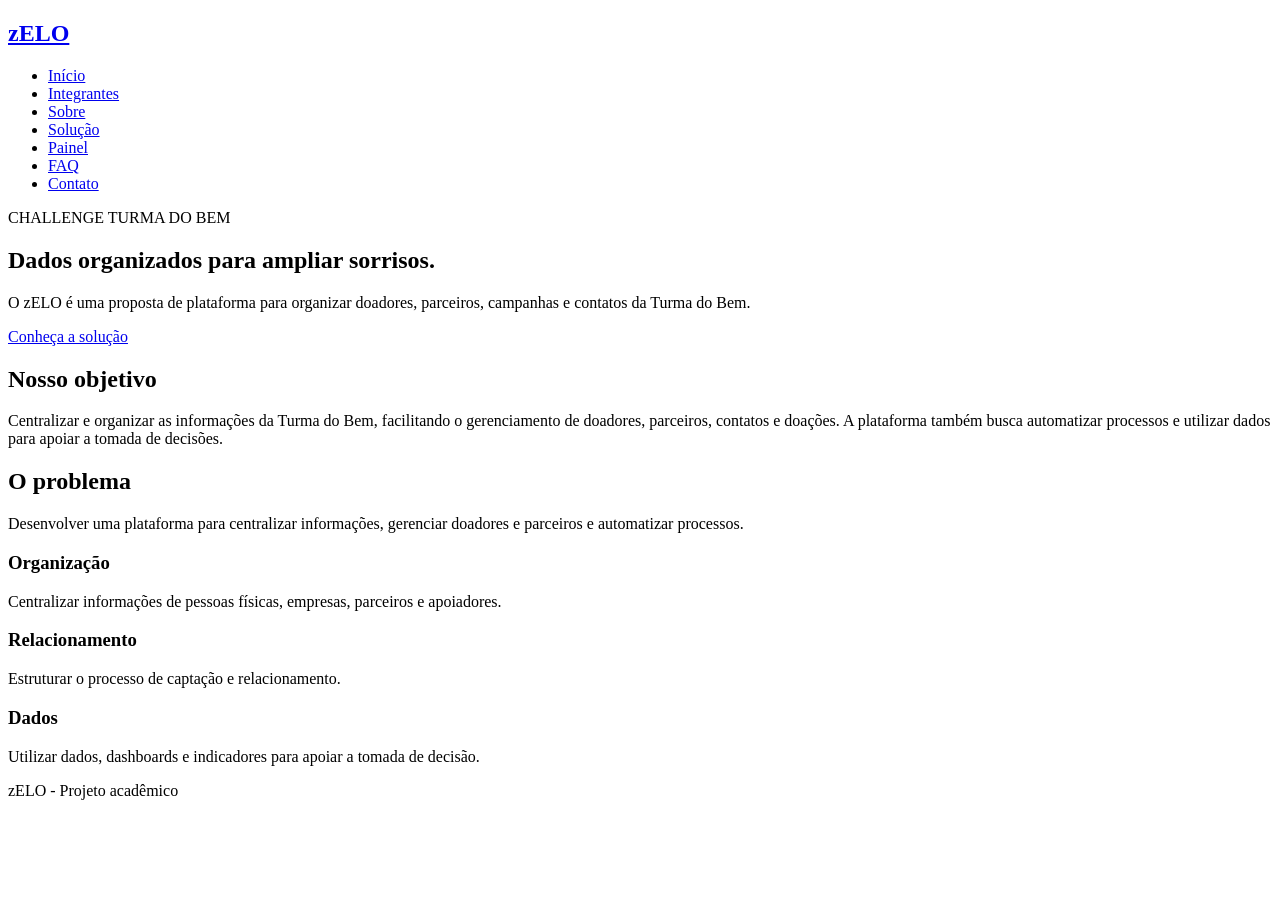
==== index.html @ 0148deee "adicionando pagina inicial" ====
<!DOCTYPE html>
<html lang="pt-BR">
<head>
  <meta charset="UTF-8">
  <meta name="viewport" content="width=device-width, initial-scale=1.0">
  <title>zELO | Início</title>
  <link rel="stylesheet" href="css/style.css">
</head>
<body>
<header>
  <nav>
    <h2><a href="index.html">zELO</a></h2>
    <ul>
      <li><a class="ativo" href="index.html">Início</a></li>
      <li><a class="" href="integrantes.html">Integrantes</a></li>
      <li><a class="" href="sobre.html">Sobre</a></li>
      <li><a class="" href="solucao.html">Solução</a></li>
      <li><a class="" href="painel.html">Painel</a></li>
      <li><a class="" href="faq.html">FAQ</a></li>
      <li><a class="" href="contato.html">Contato</a></li>
    </ul>
  </nav>
</header>
<main>
<section class="inicio">
  <div>
    <p class="destaque">CHALLENGE TURMA DO BEM</p>
    <h1>Dados organizados para ampliar sorrisos.</h1>
    <p>O zELO é uma proposta de plataforma para organizar doadores, parceiros, campanhas e contatos da Turma do Bem.</p>
    <a class="botao" href="solucao.html">Conheça a solução</a>
  </div>
  <div class="caixa">
    <h2>Nosso objetivo</h2>
    <p>Centralizar e organizar as informações da Turma do Bem, facilitando o gerenciamento de doadores, parceiros, contatos e doações. A plataforma também busca automatizar processos e utilizar dados para apoiar a tomada de decisões.</p>
    
  </div>
</section>
<section class="secao">
  <h2>O problema</h2>
  <p>Desenvolver uma plataforma para centralizar informações, gerenciar doadores e parceiros e automatizar processos.</p>
  <div class="cards">
    <article><h3>Organização</h3><p>Centralizar informações de pessoas físicas, empresas, parceiros e apoiadores.</p></article>
    <article><h3>Relacionamento</h3><p>Estruturar o processo de captação e relacionamento.</p></article>
    <article><h3>Dados</h3><p>Utilizar dados, dashboards e indicadores para apoiar a tomada de decisão.</p></article>
  </div>
</section>
</main>
<footer><p> zELO  - Projeto acadêmico </p></footer>
</body>
</html>
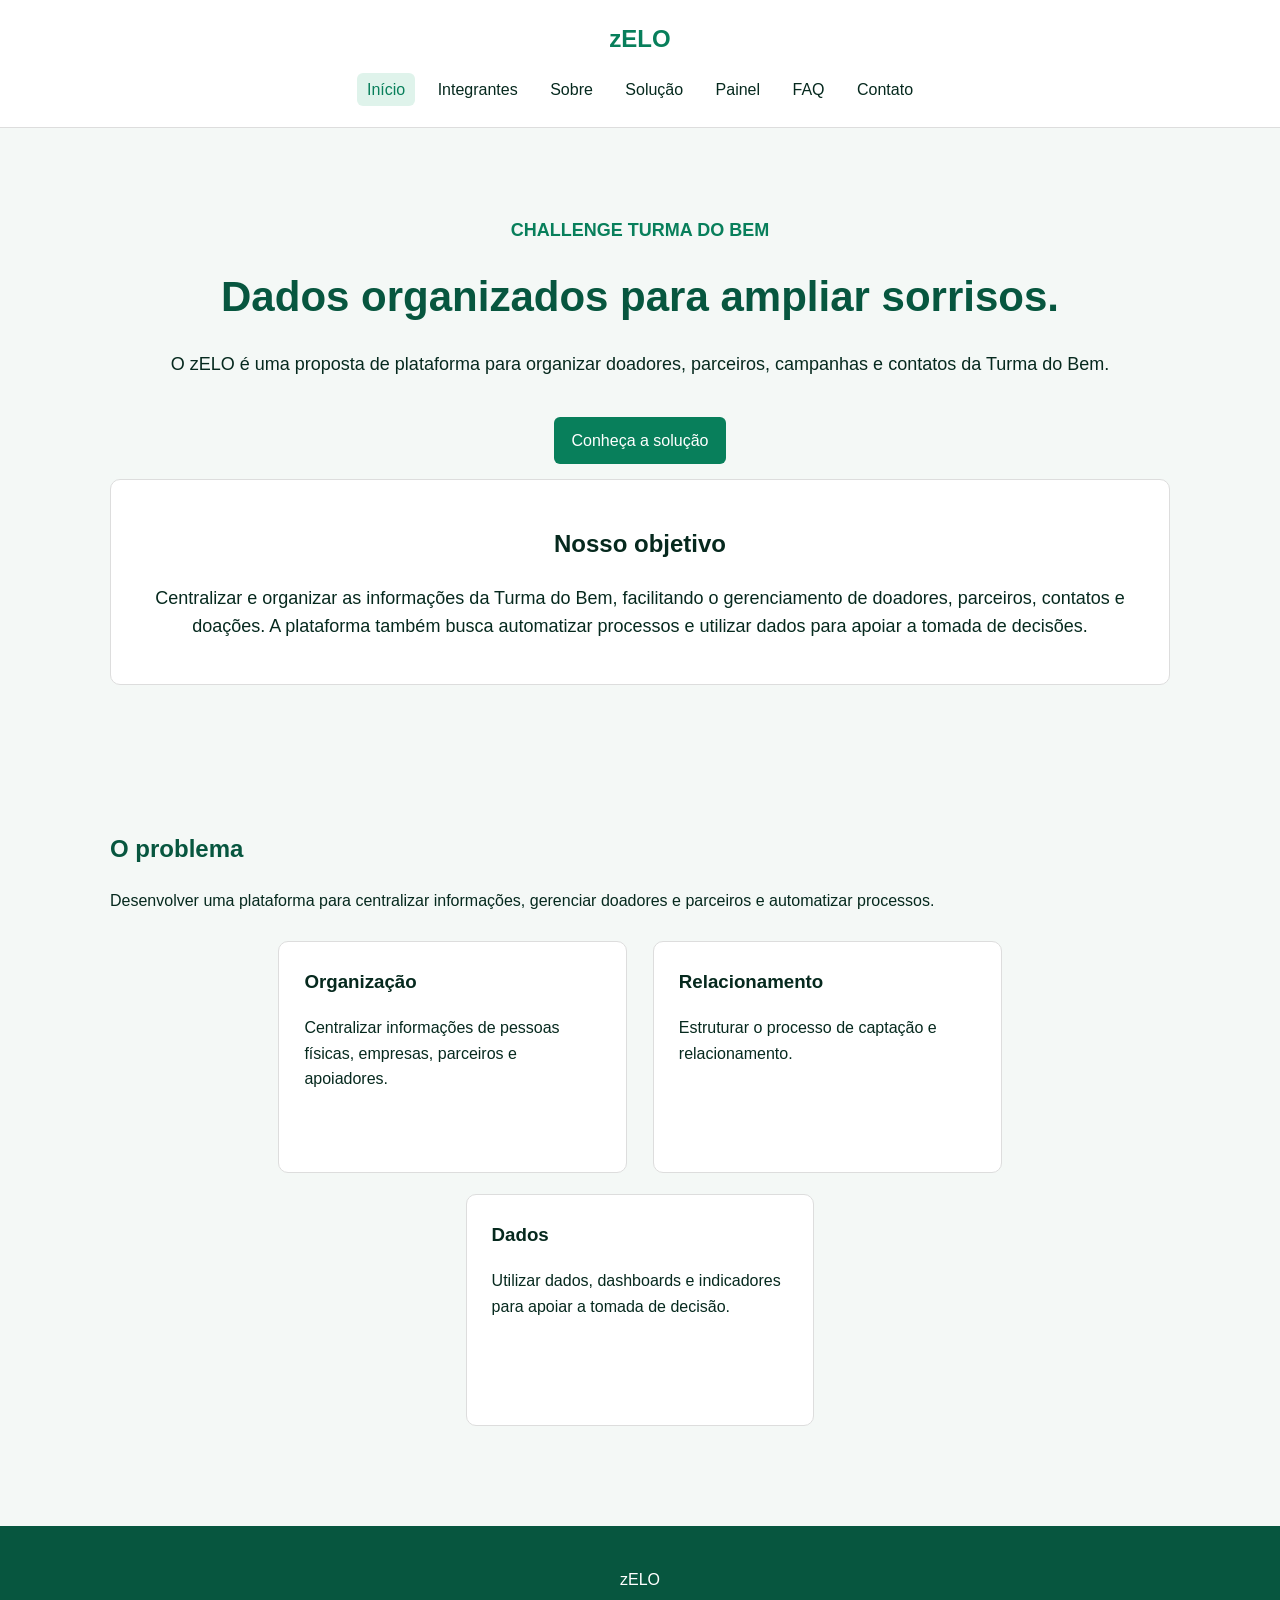
==== commit 12aa76f0: "Modificação footer" ====
--- a/index.html
+++ b/index.html
@@ -45,6 +45,6 @@
   </div>
 </section>
 </main>
-<footer><p> zELO  - Projeto acadêmico </p></footer>
+<footer><p>zELO</p></footer>
 </body>
 </html>
--- a/css/style.css
+++ b/css/style.css
@@ -0,0 +1,280 @@
+
+
+body {
+    margin: 0;
+    font-family: Arial, sans-serif;
+    background: #f4f8f6;
+    color: #06291e;
+    line-height: 1.6;
+}
+
+a {
+    text-decoration: none;
+    color: inherit;
+}
+
+header {
+    background: white;
+    border-bottom: 1px solid #ddd;
+    text-align: center;
+    padding: 15px;
+}
+
+nav h2 {
+    margin: 5px;
+    color: #087f5b;
+}
+
+nav ul {
+    list-style: none;
+    padding: 0;
+    margin: 15px 0 5px;
+}
+
+nav li {
+    display: inline-block;
+    margin: 4px;
+}
+
+nav li a {
+    padding: 8px 10px;
+}
+
+nav li a:hover,
+nav li a.ativo {
+    background: #dff3eb;
+    color: #087f5b;
+    border-radius: 6px;
+}
+
+main {
+    width: 90%;
+    max-width: 1100px;
+    margin: auto;
+}
+
+.inicio {
+    padding: 70px 20px;
+    text-align: center;
+}
+
+.inicio h1,
+.topo h1 {
+    font-size: 42px;
+    margin: 10px 0 20px;
+    color: #07563f;
+}
+
+.inicio p {
+    font-size: 18px;
+}
+
+.destaque {
+    color: #087f5b;
+    font-weight: bold;
+    font-size: 14px;
+}
+
+.botao {
+    display: inline-block;
+    margin-top: 20px;
+    background: #087f5b;
+    color: white;
+    padding: 11px 18px;
+    border-radius: 6px;
+    border: 0;
+    cursor: pointer;
+}
+
+.botao:hover {
+    background: #07563f;
+}
+
+.secao {
+    padding: 40px 20px;
+}
+
+.secao h2,
+.topo h1 {
+    color: #07563f;
+}
+
+.caixa{ 
+    background: white;
+    border: 1px solid #ddd;
+    border-radius: 10px;
+    padding: 25px;
+    margin: 15px 0;
+
+}
+.cards article,
+form,
+.faq article {
+    background: white;
+    border: 1px solid #ddd;
+    border-radius: 10px;
+    padding: 25px;
+    margin: 15px 0;
+}
+
+.cards {
+    text-align: center;
+}
+
+.cards article {
+    display: inline-block;
+    vertical-align: top;
+    width: 28%;
+    height: 180px;
+    margin: 1%;
+    text-align: left;
+}
+
+.cards article h2,
+.cards article h3 {
+    margin-top: 0;
+}
+
+.topo {
+    padding: 55px 20px 25px;
+}
+
+.topo p {
+    font-size: 18px;
+}
+
+.duas-colunas {
+    text-align: center;
+}
+
+.duas-colunas .caixa {
+    display: inline-block;
+    vertical-align: top;
+    width: 42%;
+    height: 180px;
+    margin: 1%;
+    text-align: left;
+}
+
+ul,
+ol {
+    padding-left: 25px;
+}
+
+li {
+    margin-bottom: 8px;
+}
+
+.aviso {
+    margin-top: 25px;
+    font-style: italic;
+}
+
+.margem {
+    margin-top: 45px;
+}
+
+table {
+    width: 100%;
+    border-collapse: collapse;
+    background: white;
+    margin-top: 20px;
+}
+
+th,
+td {
+    padding: 13px;
+    border: 1px solid #ddd;
+    text-align: left;
+}
+
+th {
+    background: #dff3eb;
+    color: #07563f;
+}
+
+.faq {
+    text-align: center;
+}
+
+.faq article {
+    display: inline-block;
+    vertical-align: top;
+    width: 42%;
+    height: 130px;
+    margin: 1%;
+    text-align: left;
+}
+
+.faq article h2 {
+    font-size: 20px;
+}
+
+form {
+    text-align: left;
+}
+
+label {
+    display: block;
+    margin-top: 12px;
+    margin-bottom: 5px;
+    font-weight: bold;
+}
+
+input,
+textarea {
+    width: 100%;
+    padding: 11px;
+    box-sizing: border-box;
+    border: 1px solid #ccc;
+    border-radius: 5px;
+    font-family: Arial, sans-serif;
+}
+
+form .botao {
+    margin-top: 20px;
+}
+
+footer {
+    margin-top: 50px;
+    background: #07563f;
+    color: white;
+    text-align: center;
+    padding: 25px;
+}
+
+
+.integrantes article {
+    height: auto;
+    min-height: 400px;
+}
+
+.integrantes article img {
+    width: 130px;
+    height: 130px;
+    object-fit: cover;
+    border-radius: 50%;
+    display: block;
+    margin: 0 auto 15px;
+}
+
+.integrantes article h2 {
+    font-size: 18px;
+}
+
+.integrantes article p {
+    font-size: 14px;
+    
+}
+
+.integrantes article a {
+    color: #087f5b;
+    
+}
+.ctt {
+    padding-left: 450px;
+}
+.fale-cnsc {
+    padding-left: 410px;
+    padding-top: 30;
+}
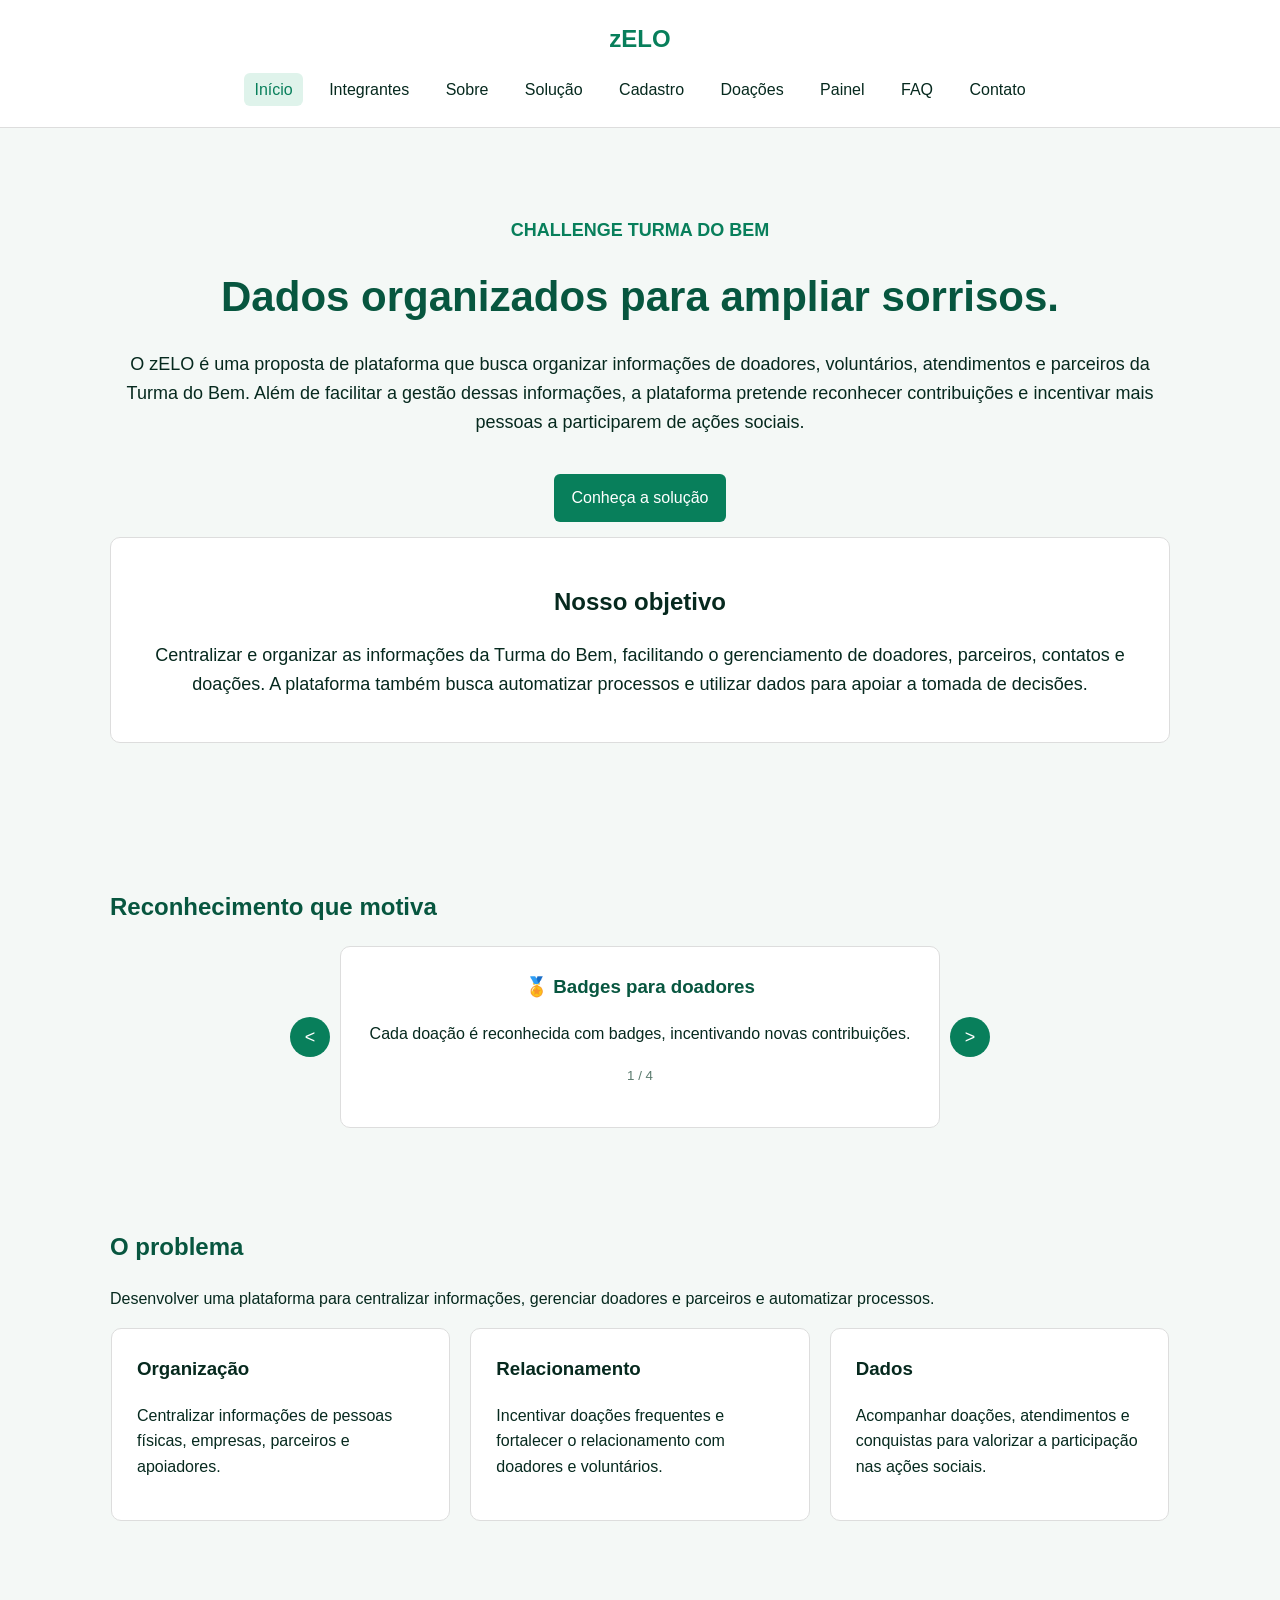
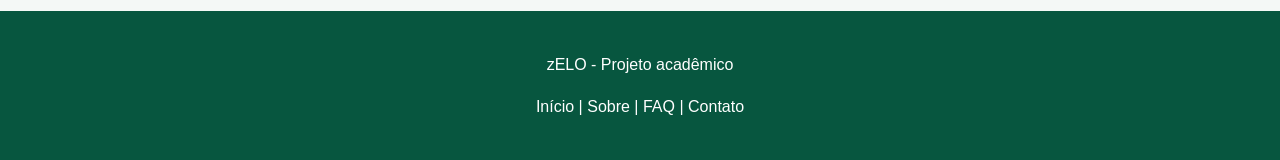
==== commit 1b63ff99: "implementando mudanças no index" ====
--- a/index.html
+++ b/index.html
@@ -4,47 +4,70 @@
   <meta charset="UTF-8">
   <meta name="viewport" content="width=device-width, initial-scale=1.0">
   <title>zELO | Início</title>
+  <!-- CSS e JavaScript externos -->
   <link rel="stylesheet" href="css/style.css">
+  <script src="js/java.js" defer></script>
 </head>
 <body>
-<header>
-  <nav>
-    <h2><a href="index.html">zELO</a></h2>
-    <ul>
-      <li><a class="ativo" href="index.html">Início</a></li>
-      <li><a class="" href="integrantes.html">Integrantes</a></li>
-      <li><a class="" href="sobre.html">Sobre</a></li>
-      <li><a class="" href="solucao.html">Solução</a></li>
-      <li><a class="" href="painel.html">Painel</a></li>
-      <li><a class="" href="faq.html">FAQ</a></li>
-      <li><a class="" href="contato.html">Contato</a></li>
-    </ul>
-  </nav>
-</header>
-<main>
-<section class="inicio">
-  <div>
-    <p class="destaque">CHALLENGE TURMA DO BEM</p>
-    <h1>Dados organizados para ampliar sorrisos.</h1>
-    <p>O zELO é uma proposta de plataforma para organizar doadores, parceiros, campanhas e contatos da Turma do Bem.</p>
-    <a class="botao" href="solucao.html">Conheça a solução</a>
-  </div>
-  <div class="caixa">
-    <h2>Nosso objetivo</h2>
-    <p>Centralizar e organizar as informações da Turma do Bem, facilitando o gerenciamento de doadores, parceiros, contatos e doações. A plataforma também busca automatizar processos e utilizar dados para apoiar a tomada de decisões.</p>
-    
-  </div>
-</section>
-<section class="secao">
-  <h2>O problema</h2>
-  <p>Desenvolver uma plataforma para centralizar informações, gerenciar doadores e parceiros e automatizar processos.</p>
-  <div class="cards">
-    <article><h3>Organização</h3><p>Centralizar informações de pessoas físicas, empresas, parceiros e apoiadores.</p></article>
-    <article><h3>Relacionamento</h3><p>Estruturar o processo de captação e relacionamento.</p></article>
-    <article><h3>Dados</h3><p>Utilizar dados, dashboards e indicadores para apoiar a tomada de decisão.</p></article>
-  </div>
-</section>
-</main>
-<footer><p>zELO</p></footer>
+  <!-- Cabeçalho com logo e menu de navegação -->
+  <header>
+    <nav>
+      <p class="logo"><a href="index.html">zELO</a></p>
+      <ul>
+        <li><a class="ativo" href="index.html">Início</a></li>
+        <li><a href="integrantes.html">Integrantes</a></li>
+        <li><a href="sobre.html">Sobre</a></li>
+        <li><a href="solucao.html">Solução</a></li>
+        <li><a href="cadastro.html">Cadastro</a></li>
+        <li><a href="doacoes.html">Doações</a></li>
+        <li><a href="painel.html">Painel</a></li>
+        <li><a href="faq.html">FAQ</a></li>
+        <li><a href="contato.html">Contato</a></li>
+      </ul>
+    </nav>
+  </header>
+
+  <!-- Conteúdo principal da página -->
+  <main>
+    <!-- Apresentação do projeto e objetivo -->
+    <section class="inicio">
+      <div>
+        <p class="destaque">CHALLENGE TURMA DO BEM</p>
+        <h1>Dados organizados para ampliar sorrisos.</h1>
+        <p>O zELO é uma proposta de plataforma que busca organizar informações de doadores, voluntários, atendimentos e parceiros da Turma do Bem. Além de facilitar a gestão dessas informações, a plataforma pretende reconhecer contribuições e incentivar mais pessoas a participarem de ações sociais.</p>
+        <a class="botao" href="solucao.html">Conheça a solução</a>
+      </div>
+      <div class="caixa">
+        <h2>Nosso objetivo</h2>
+        <p>Centralizar e organizar as informações da Turma do Bem, facilitando o gerenciamento de doadores, parceiros, contatos e doações. A plataforma também busca automatizar processos e utilizar dados para apoiar a tomada de decisões.</p>
+      </div>
+    </section>
+
+    <!-- O problema que o projeto resolve (cards) -->
+    <section class="secao">
+      <h2>O problema</h2>
+      <p>Desenvolver uma plataforma para centralizar informações, gerenciar doadores e parceiros e automatizar processos.</p>
+      <div class="cards">
+        <article>
+          <h3>Organização</h3>
+          <p>Centralizar informações de pessoas físicas, empresas, parceiros e apoiadores.</p>
+        </article>
+        <article>
+          <h3>Relacionamento</h3>
+          <p>Incentivar doações frequentes e fortalecer o relacionamento com doadores e voluntários.</p>
+        </article>
+        <article>
+          <h3>Dados</h3>
+          <p>Acompanhar doações, atendimentos e conquistas para valorizar a participação nas ações sociais.</p>
+        </article>
+      </div>
+    </section>
+  </main>
+
+  <!-- Rodapé -->
+  <footer>
+    <p>zELO - Projeto acadêmico</p>
+    <p><a href="index.html">Início</a> | <a href="sobre.html">Sobre</a> | <a href="faq.html">FAQ</a> | <a href="contato.html">Contato</a></p>
+  </footer>
 </body>
-</html>+</html>
--- a/css/style.css
+++ b/css/style.css
@@ -1,5 +1,15 @@
-
-
+/* ==========================================================
+   zELO - Folha de estilos (Sprint 02)
+   Seções:
+   1. Base                 6. Tabelas
+   2. Cabeçalho e menu     7. FAQ e formulários
+   3. Layout geral         8. Rodapé e integrantes
+   4. Botões               9. Componentes (carrossel, acordeão...)
+   5. Cards e caixas      10. Responsivo (tablet, mobile, desktop)
+   ========================================================== */
+
+
+/* ---------- 1. BASE ---------- */
 body {
     margin: 0;
     font-family: Arial, sans-serif;
@@ -13,6 +23,12 @@
     color: inherit;
 }
 
+img {
+    max-width: 100%;
+}
+
+
+/* ---------- 2. CABEÇALHO E MENU ---------- */
 header {
     background: white;
     border-bottom: 1px solid #ddd;
@@ -20,9 +36,12 @@
     padding: 15px;
 }
 
-nav h2 {
+/* logo (texto "zELO" no topo) */
+.logo {
     margin: 5px;
     color: #087f5b;
+    font-size: 1.5em;
+    font-weight: bold;
 }
 
 nav ul {
@@ -47,6 +66,13 @@
     border-radius: 6px;
 }
 
+/* botão do menu hambúrguer (escondido no desktop) */
+.menu-toggle {
+    display: none;
+}
+
+
+/* ---------- 3. LAYOUT GERAL ---------- */
 main {
     width: 90%;
     max-width: 1100px;
@@ -75,6 +101,43 @@
     font-size: 14px;
 }
 
+.secao {
+    padding: 40px 20px;
+}
+
+.secao h2,
+.topo h1 {
+    color: #07563f;
+}
+
+.topo {
+    padding: 55px 20px 25px;
+}
+
+.topo p {
+    font-size: 18px;
+}
+
+/* texto de um lado e formulário/lista do outro */
+.duas-colunas {
+    text-align: center;
+}
+
+ul,
+ol {
+    padding-left: 25px;
+}
+
+li {
+    margin-bottom: 8px;
+}
+
+.margem {
+    margin-top: 45px;
+}
+
+
+/* ---------- 4. BOTÕES ---------- */
 .botao {
     display: inline-block;
     margin-top: 20px;
@@ -90,23 +153,13 @@
     background: #07563f;
 }
 
-.secao {
-    padding: 40px 20px;
-}
-
-.secao h2,
-.topo h1 {
-    color: #07563f;
-}
-
-.caixa{ 
-    background: white;
-    border: 1px solid #ddd;
-    border-radius: 10px;
-    padding: 25px;
-    margin: 15px 0;
-
-}
+.botao:active {
+    transform: scale(0.97);
+}
+
+
+/* ---------- 5. CARDS E CAIXAS ---------- */
+.caixa,
 .cards article,
 form,
 .faq article {
@@ -135,45 +188,14 @@
     margin-top: 0;
 }
 
-.topo {
-    padding: 55px 20px 25px;
-}
-
-.topo p {
-    font-size: 18px;
-}
-
-.duas-colunas {
-    text-align: center;
-}
-
-.duas-colunas .caixa {
-    display: inline-block;
-    vertical-align: top;
-    width: 42%;
-    height: 180px;
-    margin: 1%;
-    text-align: left;
-}
-
-ul,
-ol {
-    padding-left: 25px;
-}
-
-li {
-    margin-bottom: 8px;
-}
-
-.aviso {
-    margin-top: 25px;
-    font-style: italic;
-}
-
-.margem {
-    margin-top: 45px;
-}
-
+/* sombra ao passar o mouse */
+.cards article:hover,
+.caixa:hover {
+    box-shadow: 0 6px 15px rgba(7, 86, 63, 0.15);
+}
+
+
+/* ---------- 6. TABELAS ---------- */
 table {
     width: 100%;
     border-collapse: collapse;
@@ -186,6 +208,7 @@
     padding: 13px;
     border: 1px solid #ddd;
     text-align: left;
+    word-break: break-word;
 }
 
 th {
@@ -193,6 +216,20 @@
     color: #07563f;
 }
 
+/* selo de badge (Bronze, Prata, Ouro) */
+.badge {
+    display: inline-block;
+    padding: 2px 10px;
+    border-radius: 12px;
+    background: #dff3eb;
+    color: #07563f;
+    font-size: 14px;
+    font-weight: bold;
+    white-space: nowrap;
+}
+
+
+/* ---------- 7. FAQ E FORMULÁRIOS ---------- */
 .faq {
     text-align: center;
 }
@@ -222,12 +259,14 @@
 }
 
 input,
-textarea {
+textarea,
+select {
     width: 100%;
     padding: 11px;
     box-sizing: border-box;
     border: 1px solid #ccc;
     border-radius: 5px;
+    background: white;
     font-family: Arial, sans-serif;
 }
 
@@ -235,6 +274,30 @@
     margin-top: 20px;
 }
 
+/* campo com erro (marcado pelo JavaScript) */
+input.erro,
+textarea.erro,
+select.erro {
+    border-color: #c92a2a;
+    background: #fff5f5;
+}
+
+/* aviso abaixo dos campos */
+.aviso-form {
+    margin: 10px 0 0;
+    font-weight: bold;
+}
+
+.aviso-erro {
+    color: #c92a2a;
+}
+
+.aviso-ok {
+    color: #2b8a3e;
+}
+
+
+/* ---------- 8. RODAPÉ E INTEGRANTES ---------- */
 footer {
     margin-top: 50px;
     background: #07563f;
@@ -243,6 +306,9 @@
     padding: 25px;
 }
 
+footer a:hover {
+    text-decoration: underline;
+}
 
 .integrantes article {
     height: auto;
@@ -264,17 +330,444 @@
 
 .integrantes article p {
     font-size: 14px;
-    
 }
 
 .integrantes article a {
     color: #087f5b;
-    
-}
-.ctt {
-    padding-left: 450px;
-}
-.fale-cnsc {
-    padding-left: 410px;
-    padding-top: 30;
-}
+}
+
+
+/* ---------- 9. COMPONENTES FEITOS COM JAVASCRIPT ---------- */
+
+/* carrossel da página inicial */
+.carrossel {
+    display: flex;
+    align-items: center;
+    justify-content: center;
+    gap: 10px;
+    max-width: 700px;
+    margin: 20px auto 0;
+}
+
+.slide {
+    flex: 1;
+    background: white;
+    border: 1px solid #ddd;
+    border-radius: 10px;
+    padding: 25px;
+    min-height: 130px;
+    text-align: center;
+}
+
+.slide h3 {
+    margin-top: 0;
+    color: #07563f;
+}
+
+.slide small {
+    color: #5b7a6e;
+}
+
+.seta {
+    width: 40px;
+    height: 40px;
+    border: 0;
+    border-radius: 50%;
+    background: #087f5b;
+    color: white;
+    font-size: 18px;
+    cursor: pointer;
+}
+
+.seta:hover {
+    background: #07563f;
+}
+
+/* acordeão do FAQ (a classe "acordeao" é colocada pelo JS) */
+.faq article.acordeao {
+    height: auto;
+    min-height: 0;
+    padding: 0;
+}
+
+.faq article.acordeao h2 {
+    margin: 0;
+    padding: 18px 45px 18px 20px;
+    position: relative;
+    cursor: pointer;
+}
+
+.faq article.acordeao h2:hover {
+    background: #f0f8f4;
+    border-radius: 10px;
+}
+
+/* sinal de + (vira - quando aberto) */
+.faq article.acordeao h2::after {
+    content: "+";
+    position: absolute;
+    right: 20px;
+    color: #087f5b;
+}
+
+.faq article.acordeao.aberto h2::after {
+    content: "-";
+}
+
+/* a resposta fica escondida até clicar */
+.faq article.acordeao p {
+    display: none;
+    margin: 0;
+    padding: 0 20px 18px;
+}
+
+.faq article.acordeao.aberto p {
+    display: block;
+}
+
+
+/* ==========================================================
+   10. RESPONSIVO
+   ========================================================== */
+
+/* ---------- Notebook (até 1024px) ---------- */
+@media (max-width: 1024px) {
+    .inicio h1,
+    .topo h1 {
+        font-size: 36px;
+    }
+
+    .cards article {
+        width: 29%;
+        padding: 20px;
+    }
+
+    .secao {
+        padding: 35px 15px;
+    }
+}
+
+/* ---------- Tablet (até 768px) ---------- */
+@media (max-width: 768px) {
+    header {
+        padding: 12px 10px;
+    }
+
+    main {
+        width: 94%;
+    }
+
+    .inicio {
+        padding: 45px 10px;
+    }
+
+    .inicio h1,
+    .topo h1 {
+        font-size: 32px;
+    }
+
+    .inicio p,
+    .topo p {
+        font-size: 17px;
+    }
+
+    .secao {
+        padding: 30px 10px;
+    }
+
+    /* menu hambúrguer: logo de um lado e botão do outro */
+    nav {
+        display: flex;
+        flex-wrap: wrap;
+        align-items: center;
+        justify-content: space-between;
+    }
+
+    .logo {
+        margin: 0;
+    }
+
+    .menu-toggle {
+        display: block;
+        background: #dff3eb;
+        color: #087f5b;
+        border: 0;
+        border-radius: 6px;
+        padding: 8px 14px;
+        font-size: 22px;
+        cursor: pointer;
+    }
+
+    /* a lista de links fica escondida até clicar no botão */
+    nav ul {
+        display: none;
+        width: 100%;
+        margin: 12px 0 0;
+    }
+
+    nav ul.aberto {
+        display: block;
+    }
+
+    nav ul.aberto li {
+        display: block;
+        margin: 4px 0;
+    }
+
+    nav li a {
+        font-size: 15px;
+    }
+
+    nav ul.aberto li a {
+        display: block;
+        padding: 12px;
+        text-align: left;
+    }
+
+    /* cards em 2 colunas */
+    .cards article,
+    .faq article {
+        box-sizing: border-box;
+        width: 46%;
+        height: auto;
+        min-height: 150px;
+        margin: 1%;
+    }
+
+    .faq article {
+        min-height: 130px;
+    }
+
+    .integrantes article {
+        min-height: 380px;
+    }
+
+    /* texto e formulário um embaixo do outro */
+    .duas-colunas > div,
+    .duas-colunas > form {
+        display: block;
+        width: 100%;
+        box-sizing: border-box;
+    }
+
+    .duas-colunas > div {
+        text-align: left;
+    }
+
+    /* carrossel: setas abaixo do slide */
+    .carrossel {
+        flex-wrap: wrap;
+    }
+
+    .slide {
+        order: 1;
+        flex-basis: 100%;
+    }
+
+    .seta {
+        order: 2;
+    }
+
+    footer {
+        margin-top: 35px;
+        padding: 20px 15px;
+    }
+}
+
+/* ---------- Mobile (até 600px) ---------- */
+@media (max-width: 600px) {
+    body {
+        line-height: 1.5;
+    }
+
+    .logo {
+        font-size: 22px;
+    }
+
+    nav li a {
+        font-size: 14px;
+        border: 1px solid #e3efe9;
+        border-radius: 6px;
+    }
+
+    main {
+        width: 92%;
+    }
+
+    .inicio {
+        padding: 30px 5px;
+    }
+
+    .inicio h1,
+    .topo h1 {
+        font-size: 26px;
+        margin: 8px 0 14px;
+    }
+
+    .inicio p,
+    .topo p {
+        font-size: 16px;
+    }
+
+    .topo {
+        padding: 35px 5px 15px;
+    }
+
+    .secao {
+        padding: 25px 5px;
+    }
+
+    .caixa {
+        padding: 18px;
+    }
+
+    /* cards em 1 coluna */
+    .cards article,
+    .faq article {
+        display: block;
+        box-sizing: border-box;
+        width: 100%;
+        height: auto;
+        min-height: 0;
+        margin: 12px 0;
+        padding: 18px;
+    }
+
+    .integrantes article {
+        min-height: 0;
+    }
+
+    .integrantes article img {
+        width: 110px;
+        height: 110px;
+    }
+
+    .faq article h2 {
+        font-size: 18px;
+    }
+
+    /* botão ocupa a largura toda */
+    .botao {
+        display: block;
+        text-align: center;
+        padding: 13px 18px;
+    }
+
+    form {
+        padding: 18px;
+    }
+
+    /* fonte 16px evita o zoom automático no iPhone */
+    input,
+    textarea,
+    select {
+        font-size: 16px;
+    }
+
+    table {
+        font-size: 14px;
+    }
+
+    th,
+    td {
+        padding: 10px 8px;
+    }
+
+    .margem {
+        margin-top: 30px;
+    }
+
+    footer {
+        margin-top: 30px;
+        padding: 18px 10px;
+        font-size: 14px;
+    }
+}
+
+/* ---------- Celulares muito pequenos (até 360px) ---------- */
+@media (max-width: 360px) {
+    nav li a {
+        font-size: 13px;
+    }
+
+    .inicio h1,
+    .topo h1 {
+        font-size: 23px;
+    }
+}
+
+/* ---------- Desktop (a partir de 992px) ---------- */
+@media (min-width: 992px) {
+    /* cards: 3 por linha, todos da mesma altura */
+    .cards {
+        display: flex;
+        flex-wrap: wrap;
+        justify-content: center;
+        gap: 20px;
+    }
+
+    .cards article {
+        box-sizing: border-box;
+        width: calc(33.333% - 14px);
+        height: auto;
+        min-height: 180px;
+        margin: 0;
+    }
+
+    .cards.integrantes article {
+        min-height: 400px;
+    }
+
+    /* texto de um lado e formulário/lista do outro */
+    .duas-colunas {
+        display: flex;
+        align-items: flex-start;
+        gap: 30px;
+        text-align: left;
+    }
+
+    .duas-colunas > div,
+    .duas-colunas > form {
+        flex: 1;
+        min-width: 0;
+        margin: 0;
+    }
+
+    nav li {
+        margin: 4px 6px;
+    }
+}
+
+/* ---------- Desktop grande (a partir de 1300px) ---------- */
+@media (min-width: 1300px) {
+    main {
+        max-width: 1200px;
+    }
+
+    body {
+        font-size: 17px;
+    }
+
+    .inicio h1,
+    .topo h1 {
+        font-size: 48px;
+    }
+
+    .inicio p,
+    .topo p {
+        font-size: 20px;
+    }
+
+    .cards {
+        gap: 28px;
+    }
+
+    .cards article {
+        width: calc(33.333% - 19px);
+        padding: 30px;
+    }
+
+    .duas-colunas {
+        gap: 40px;
+    }
+}
